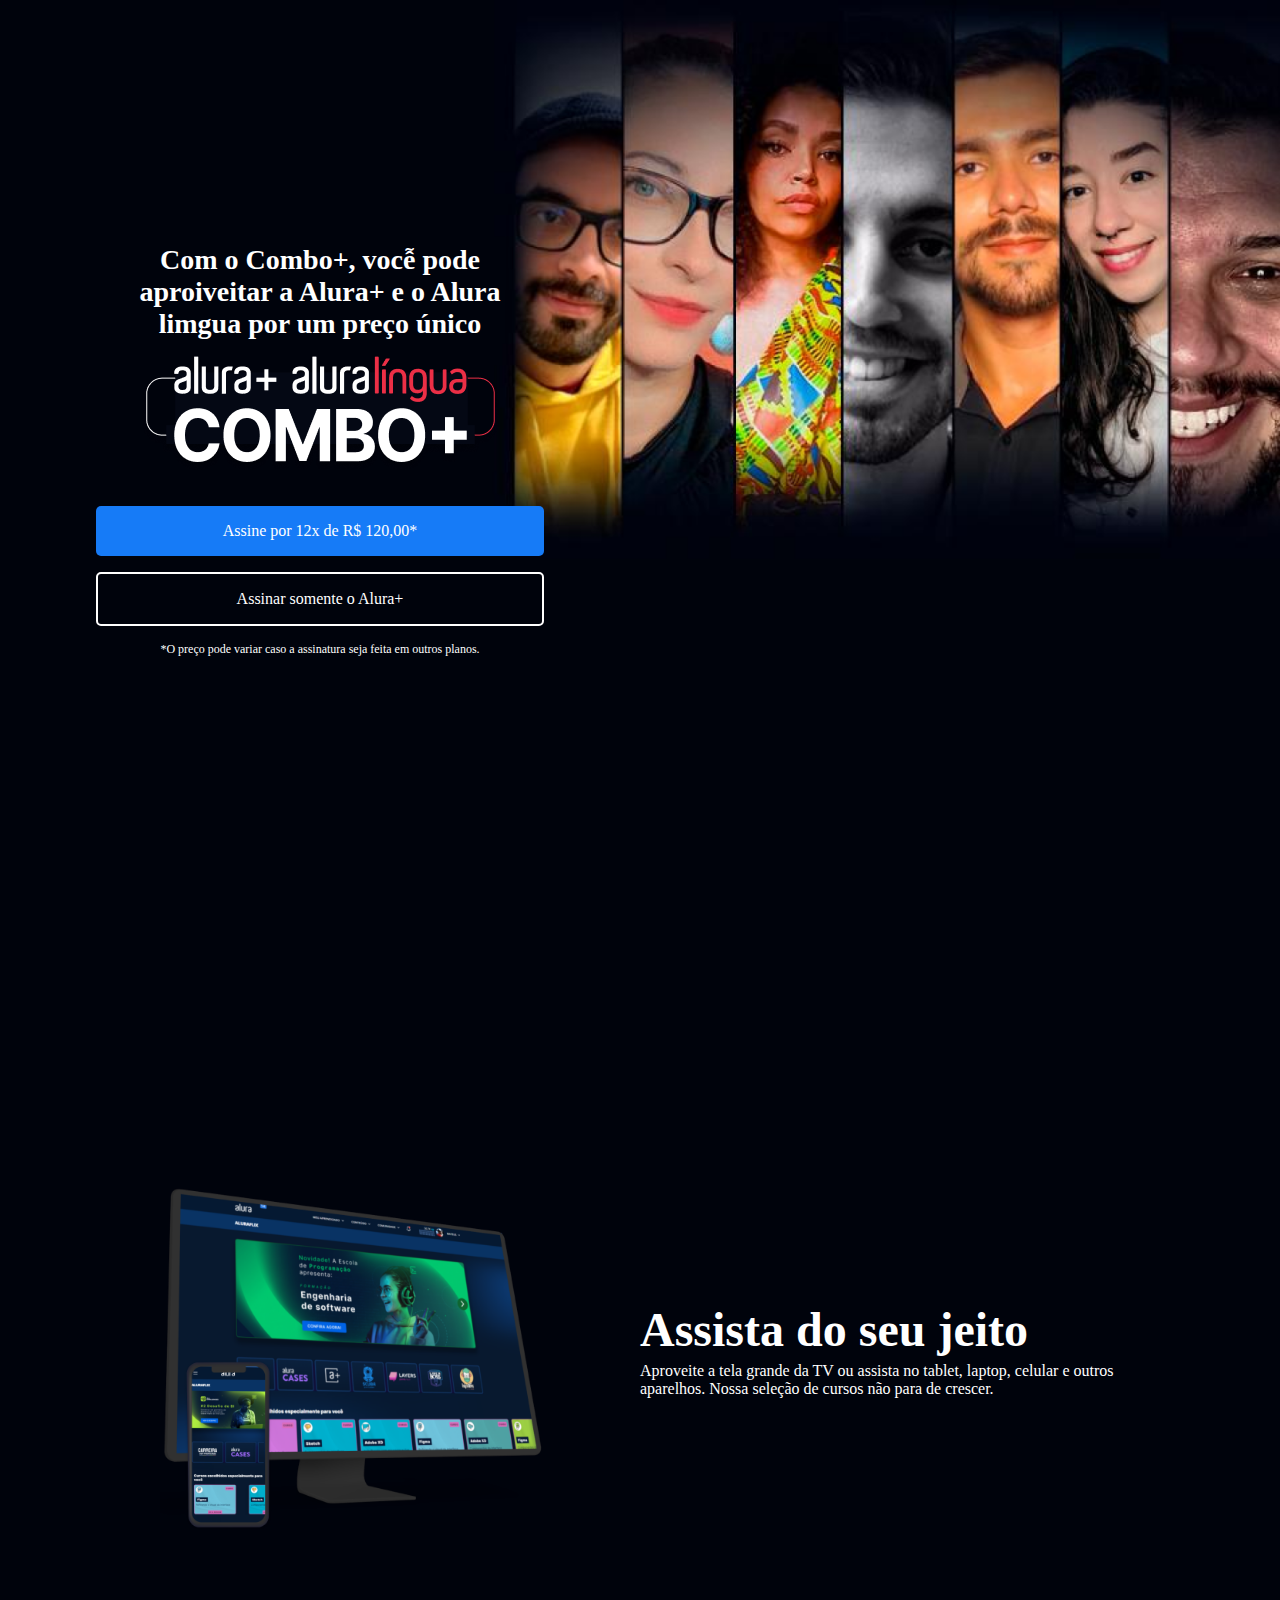
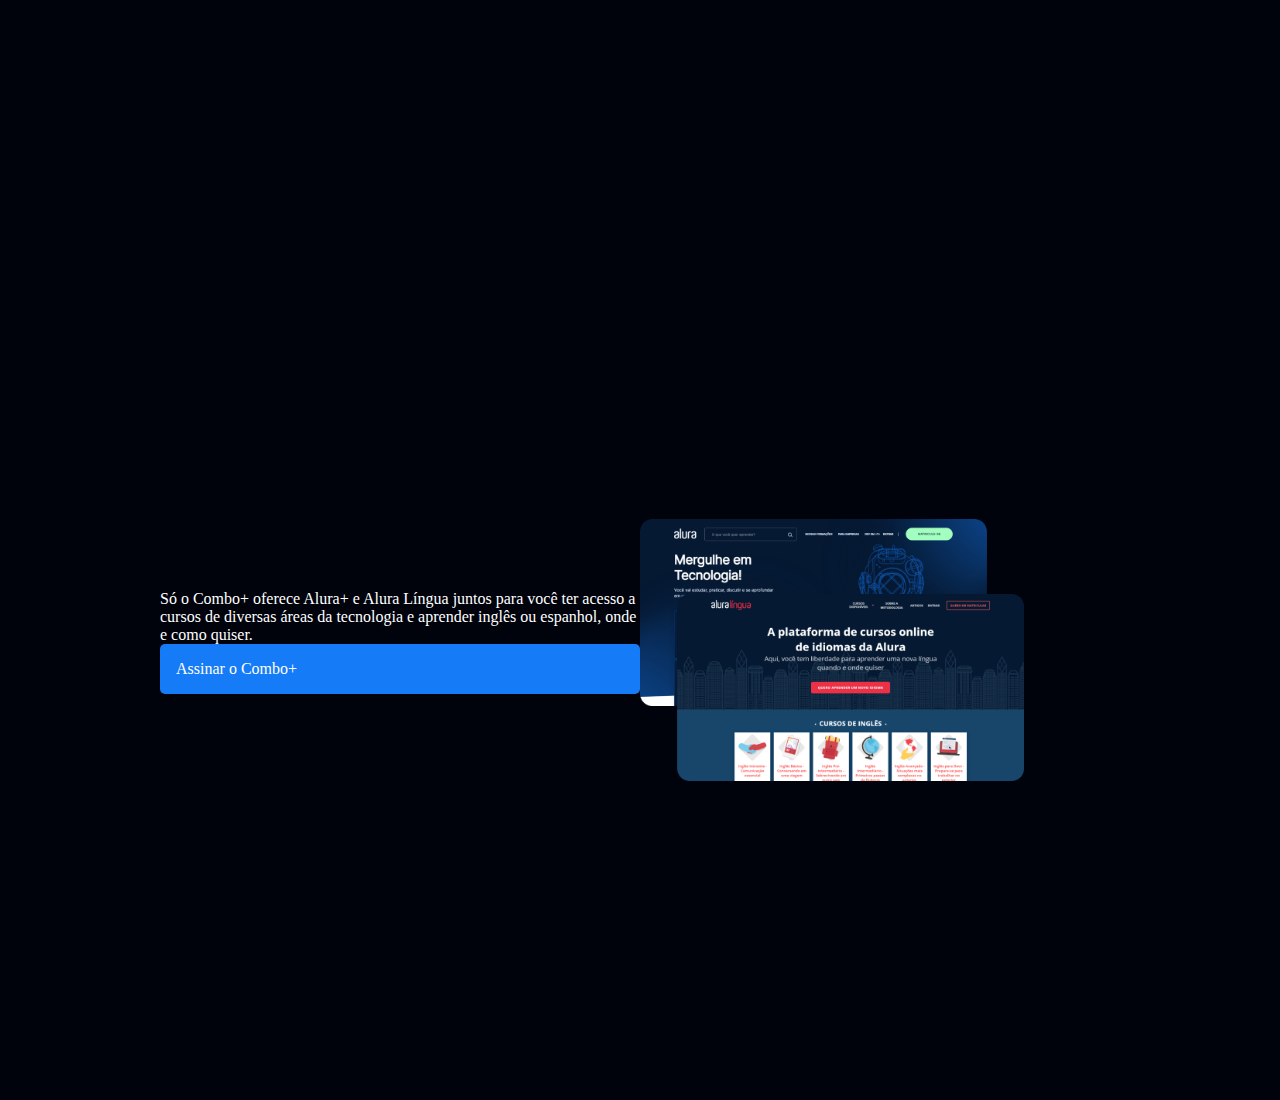
==== Alura-Plus-main/index.html @ 265f88dd "Add files via upload" ====
<!DOCTYPE html>
<html lang="pt-br">
<head>
    <meta charset="UTF-8">
    <meta name="viewport" content="width=device-width, initial-scale=1.0">
    <title>Alura Plus</title>
    <link rel="stylesheet" href="style.css">
</head>
<body>
    <section class="container principal">
        <div class="container__caixa">
   <h1 class="container__titulo">Com o Combo+, vocễ pode aproiveitar a Alura+ e o Alura limgua por um preço único</h1> 
   <img src="img\Combo.png" alt="O combo+ é a junção do alura+ e o alura lingua" class="container__imagem">
   <a href="www.alura.com.br" class="container__botao">Assine por 12x de R$ 120,00*</a>
   <a href="www.alura.com.br" class="container__botao botao_secundario">Assinar somente o Alura+</a>
    <p class="container__aviso"> *O preço pode variar caso a assinatura seja feita em outros planos.</p>
   <div>
    </section>

    <section class="container secundario">
        <img src="img/Plataformas.png" alt="um monitor e um celular com o alura plus aberto" class="secundario__imagem">
        <div class="container__descricao">
            <h2 class="descricao__titulo">Assista do seu jeito</h2>
            <p class="descricao__texto">Aproveite a tela grande da TV ou assista no tablet, laptop, celular e outros
                 aparelhos. Nossa seleção de cursos não para de crescer.</p>
        </div>
    </section>

    <section class="container secundario">
     <div class="container__descricao">
        <p class="descricao__texto">Só o Combo+ oferece Alura+ e Alura Língua juntos para você ter acesso a cursos
             de diversas áreas da tecnologia e aprender inglês ou espanhol, onde e como quiser.</p>
        <a href="www.alura.com.br" class="container__botao secundario__botao">Assinar o Combo+</a> 
     </div>
     <img src="img\Telas.png" alt="Tela da alura plus e do alura lingua" class="secundario__imagem">
    </section>

    <section class="dispositivos"
    
</body>
</html>
---- Alura-Plus-main/style.css ----
:root{
    
    --branco-principal:#ffffff;
    --cor_de_fundo:#00030C;
    --azul:#167bf7;
    --cinza:#c0c0c0;
    --fonte-principal: 'roboto';

}
body{
    background-color: var(--cor_de_fundo);
    color: var(--branco-principal);
    font-family: var(--fonte-principal);
    font-size: 16px;
    font-weight: 400;
    
 
}

*{margin:0;
padding: 0;
}

.principal{
    background-image: url("img/Background.png");
    background-repeat: no-repeat;
    background-size: contain;
    align-items: center;
    text-align: center;
}

.container{
    height: 100vh;
    display: grid;
    grid-template-columns: 50% 50%;
}

.container__botao{
    background-color: var(--azul);
    border-radius: 5px;
    padding: 1em ;
    color: var(--branco-principal);
    display: block;
    text-decoration: none;
    margin-bottom: 1em ;
}

.botao_secundario{
    background-color: transparent;
    border: 2px solid var(--branco-principal);
}

.container__aviso{
    font-size: 12px;
    color: var(--cinza-secundario);
    
}

.container__titulo{
    font-size: 28px;
    font-weight: 700;
}
.container__imagem{
    margin: 1em 0 2em 0;
}

.container__caixa{
    margin: 0 6em;
}
.secundario__imagem{
    width: 80%;
}

.secundario {
    align-items: center;
    margin: 0 10em;
}

.descricao__titulo {
    font-weight: 700;
    font-size: 48px;
    color: var(--branco-principal);
    margin-bottom: 0.1em;
}

.descricao__texto {
    color: var(--cinza-secundario);
}
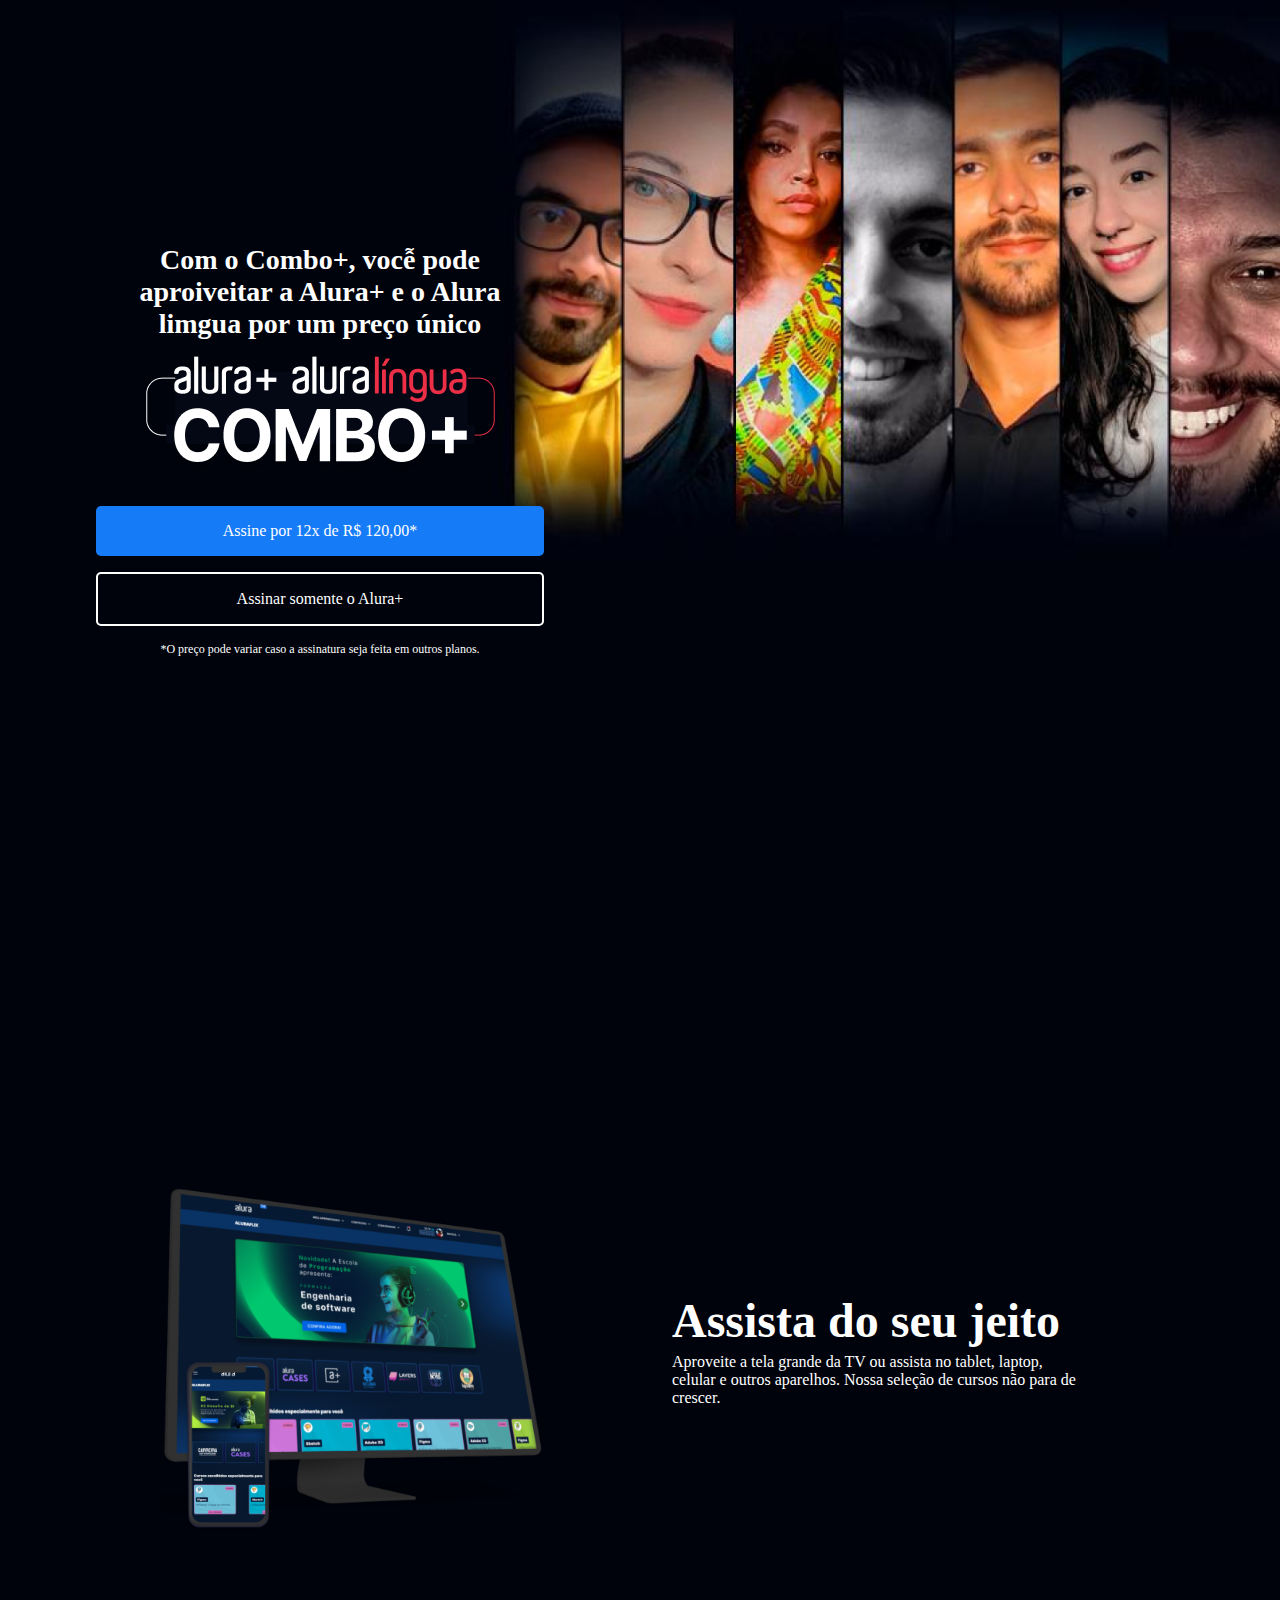
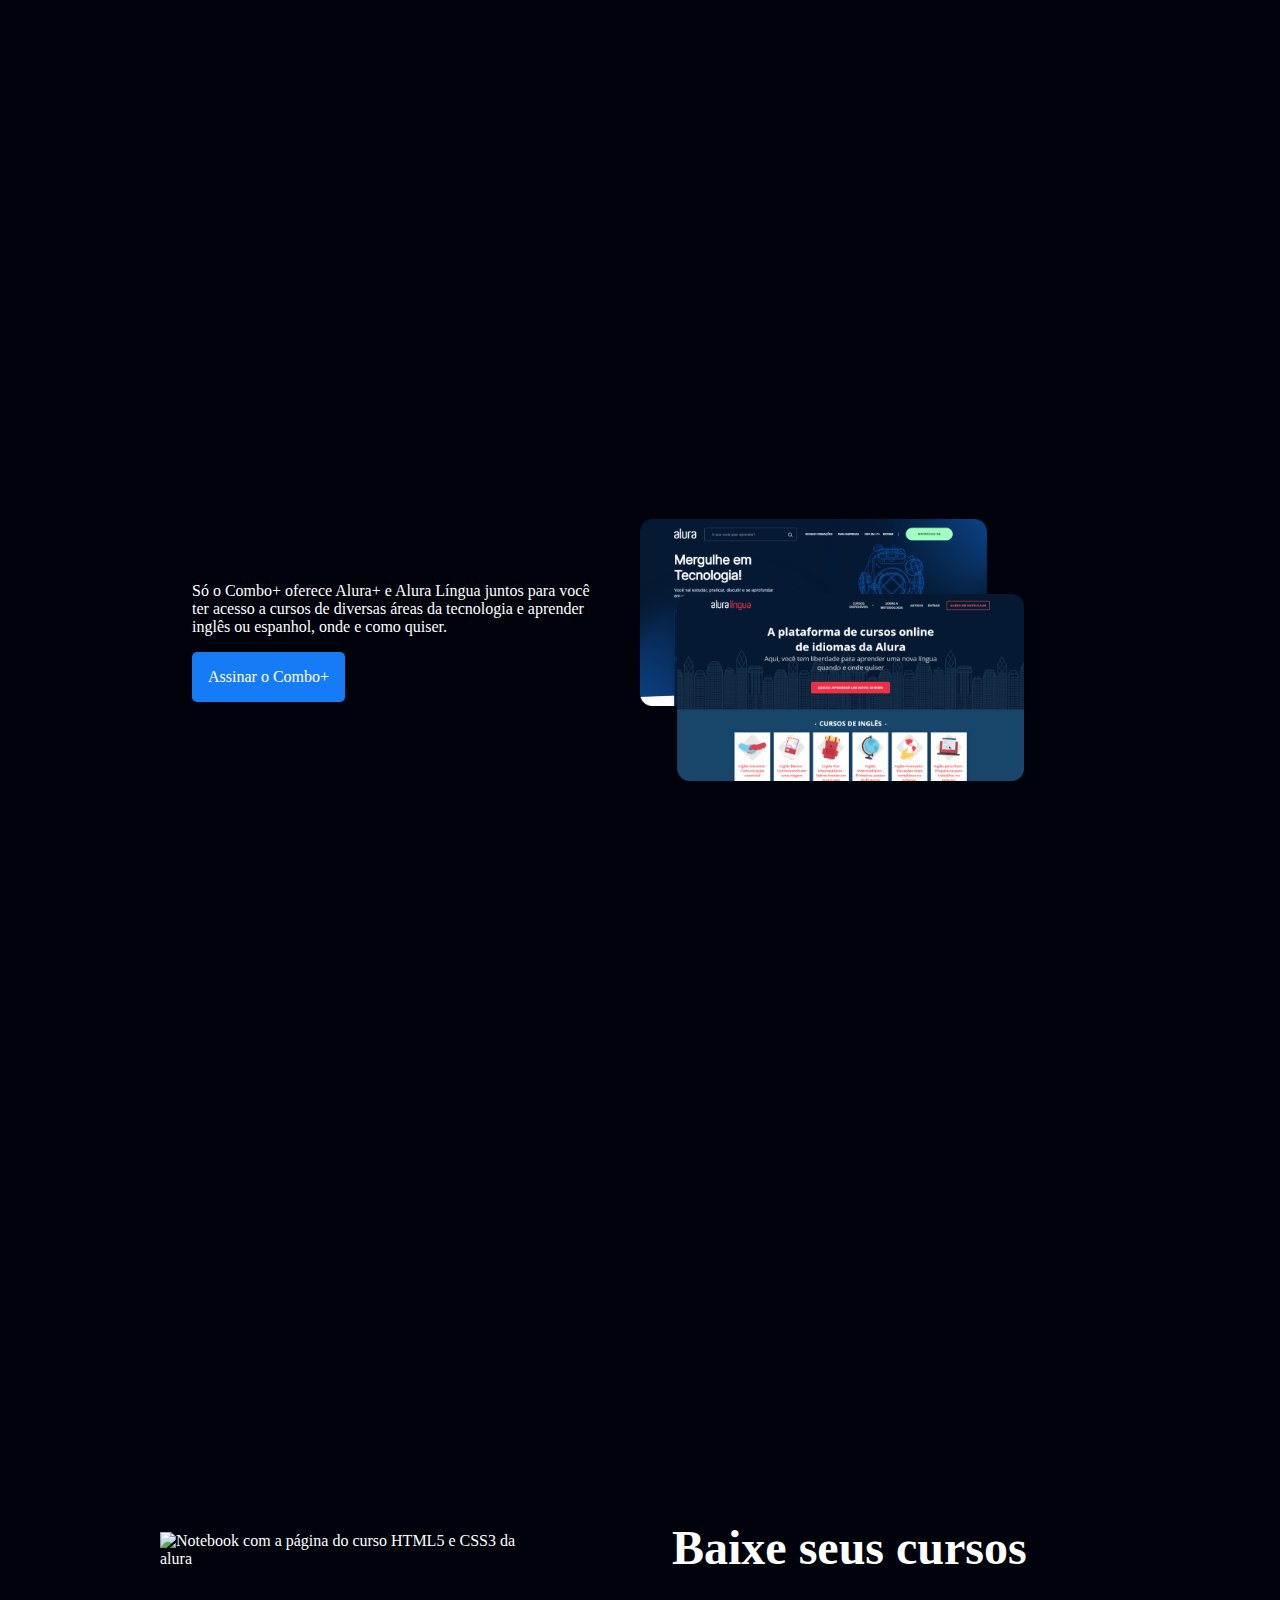
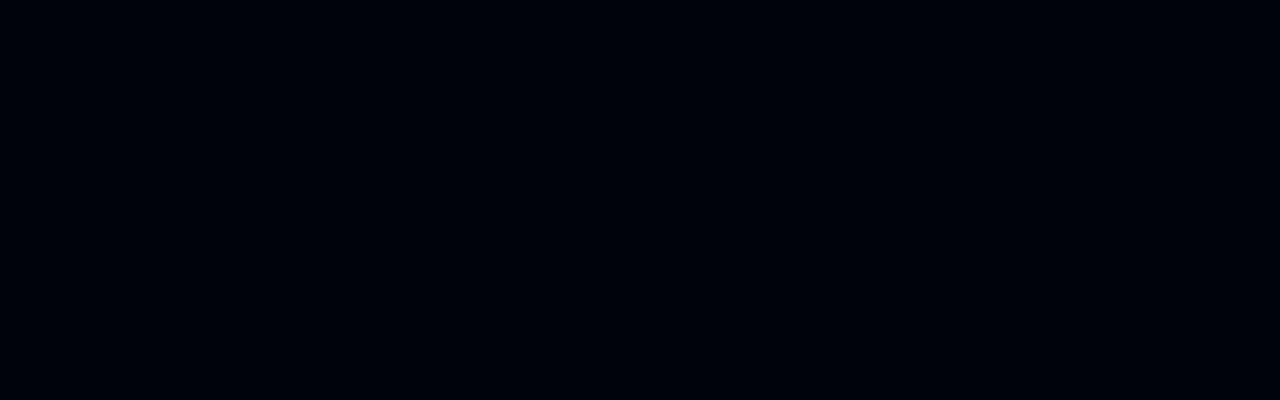
==== commit 630c776a: "Add files via upload" ====
--- a/Alura-Plus-main/index.html
+++ b/Alura-Plus-main/index.html
@@ -35,7 +35,12 @@
      <img src="img\Telas.png" alt="Tela da alura plus e do alura lingua" class="secundario__imagem">
     </section>
 
-    <section class="dispositivos"
+    <section class="container secundario">
+        <img src="img\Notebook.png" alt="Notebook com a página do curso HTML5 e CSS3 da alura"
+        class="secundario__imagem">
+        <div class="container__descricao">
+            <h2 class="descricao__titulo">Baixe seus cursos</h2>
+            
     
 </body>
 </html>--- a/Alura-Plus-main/style.css
+++ b/Alura-Plus-main/style.css
@@ -85,4 +85,13 @@
 
 .descricao__texto {
     color: var(--cinza-secundario);
+}
+
+.secundario__botao {
+    display: inline-block;
+    margin-top: 1em;
+}
+
+.container__descricao {
+    padding: 2em;
 }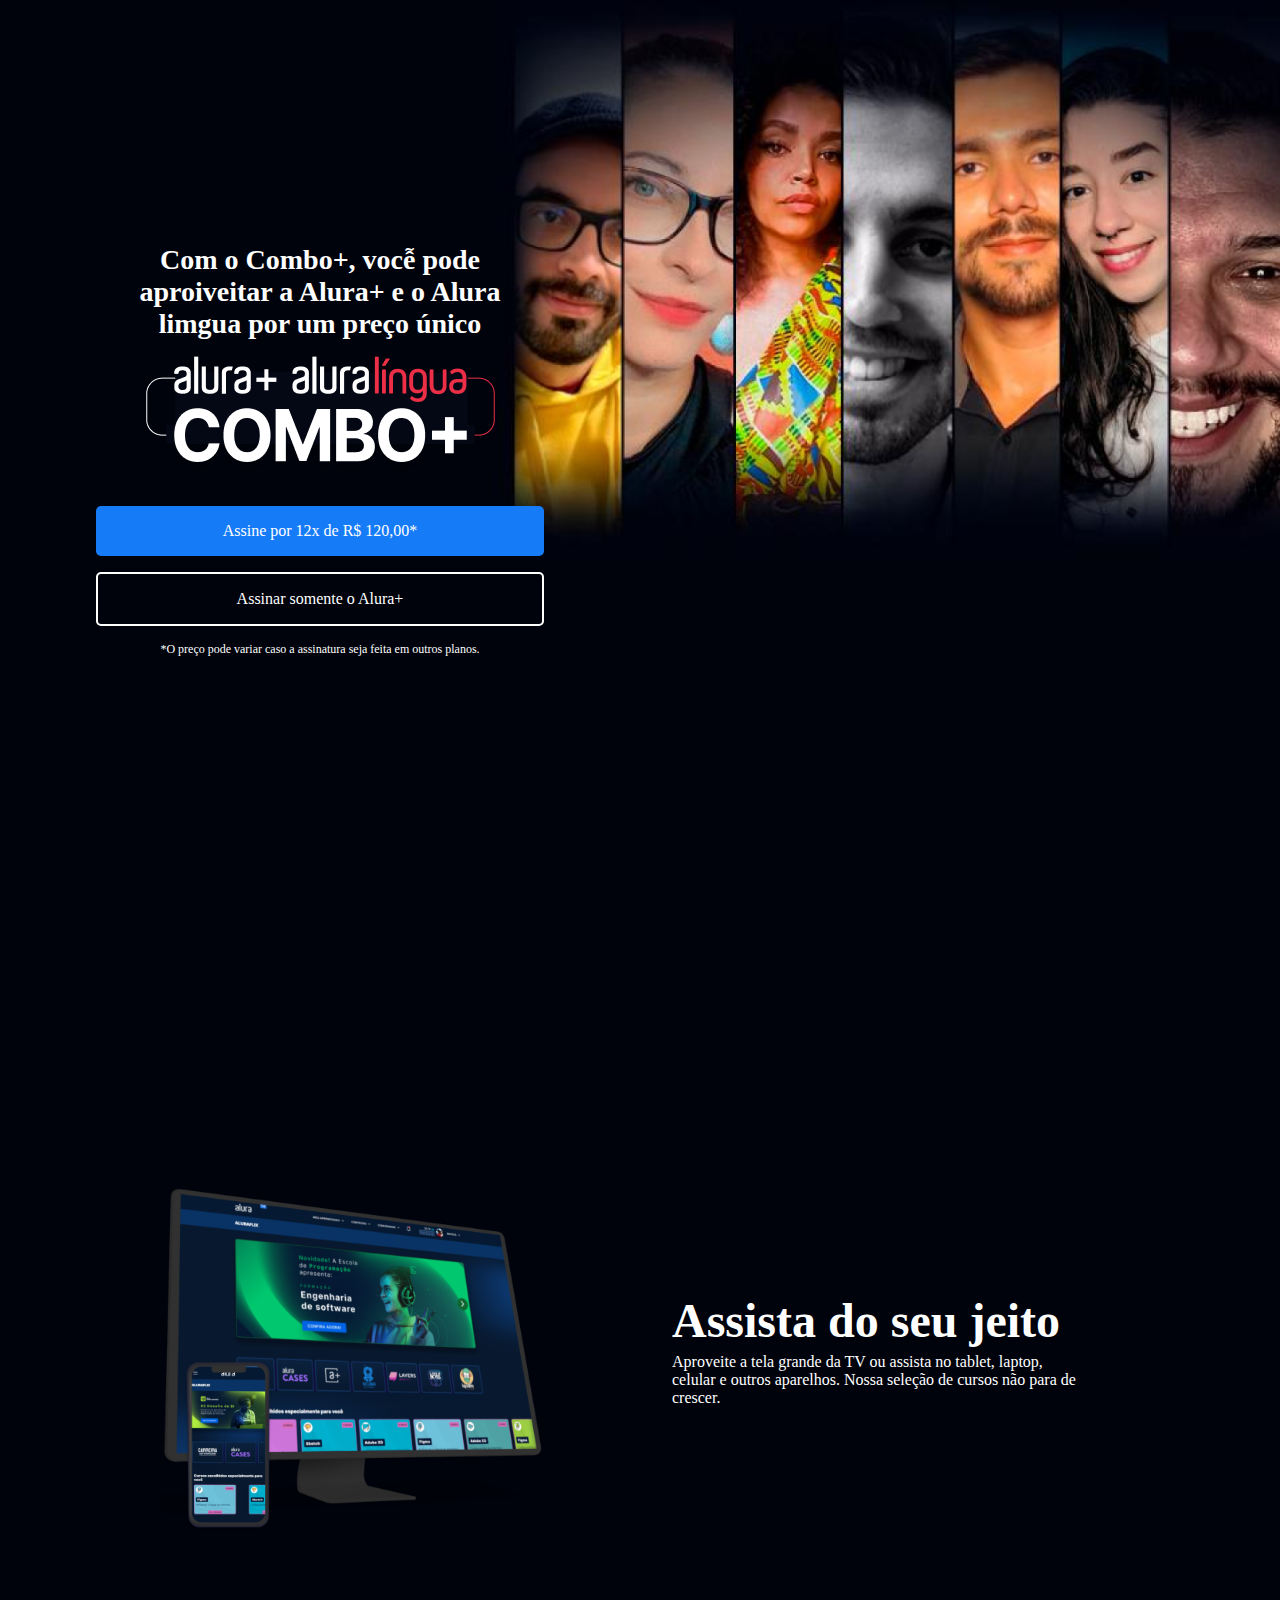
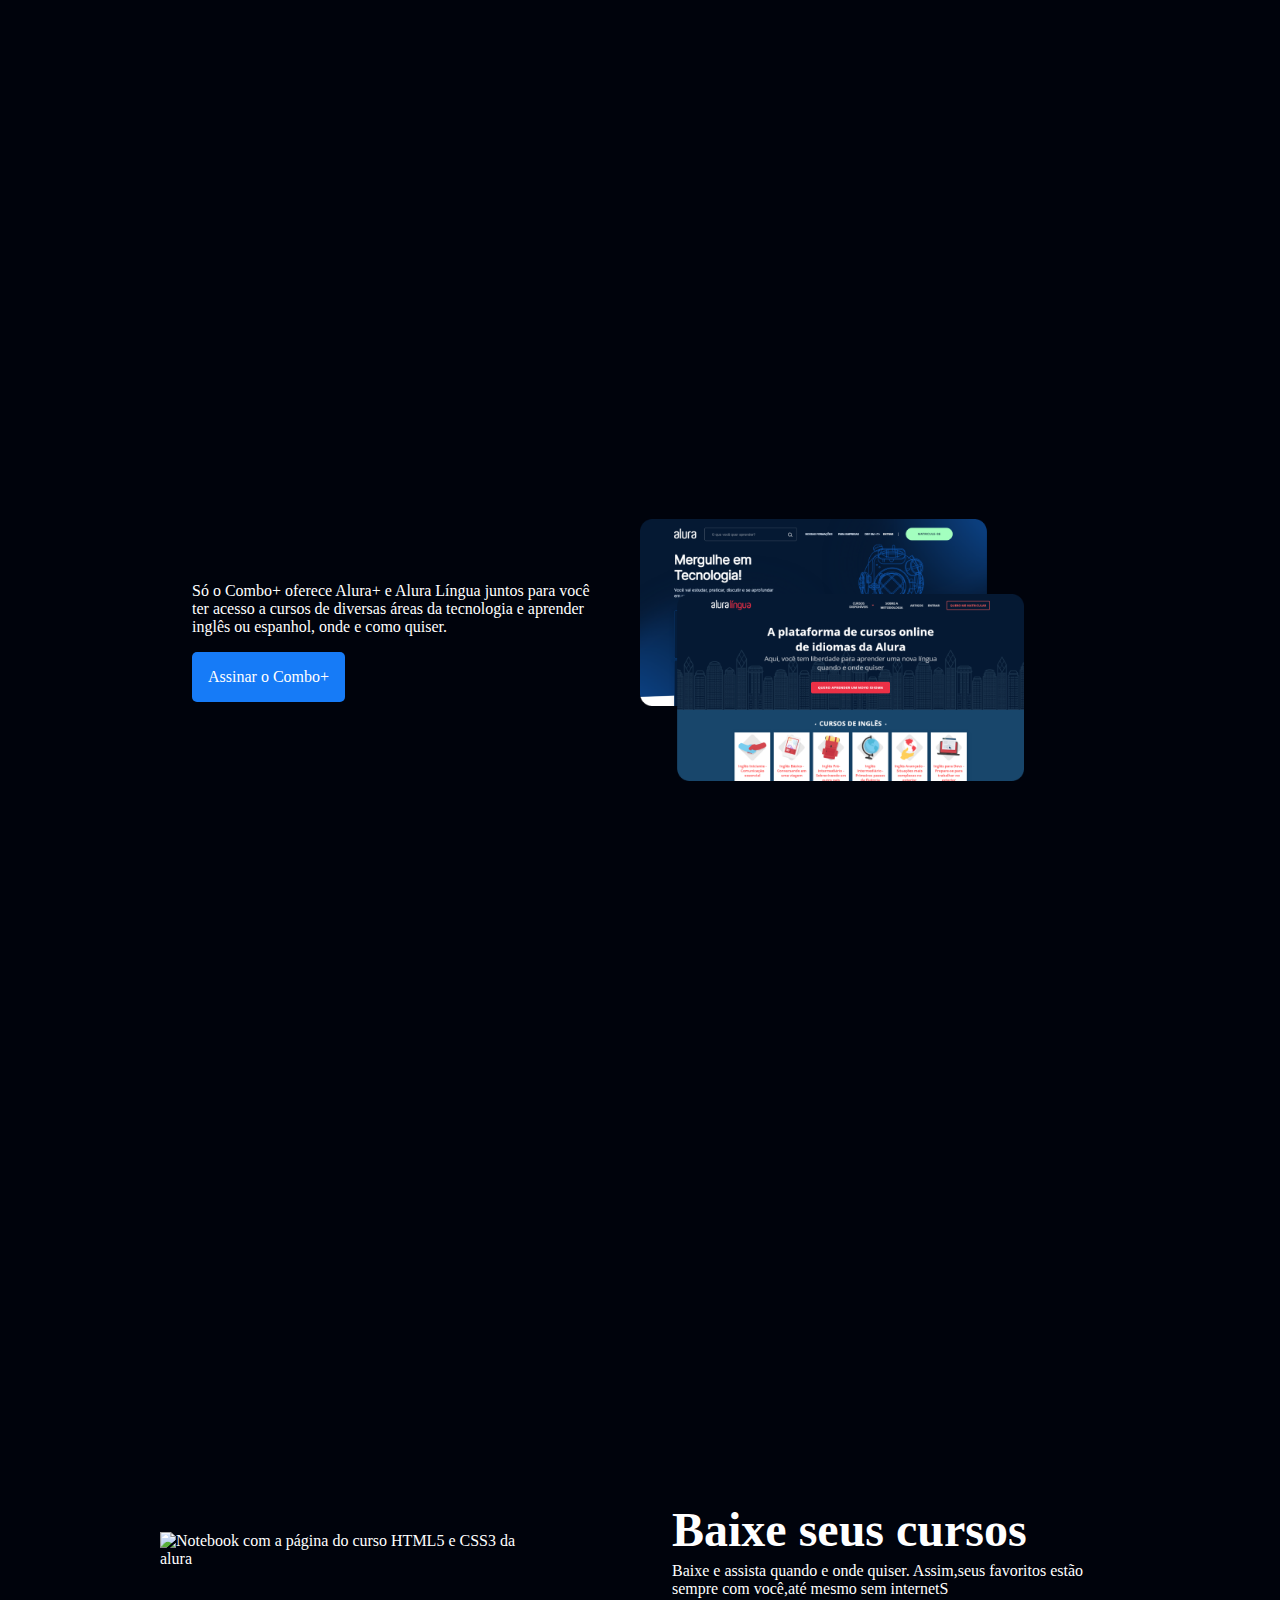
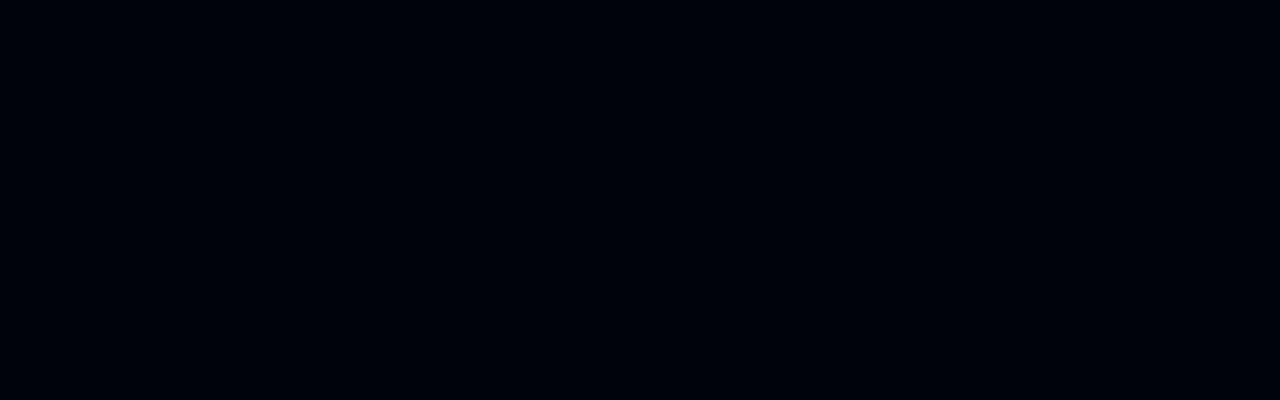
==== commit 99dc1920: "Add files via upload" ====
--- a/Alura-Plus-main/index.html
+++ b/Alura-Plus-main/index.html
@@ -40,7 +40,8 @@
         class="secundario__imagem">
         <div class="container__descricao">
             <h2 class="descricao__titulo">Baixe seus cursos</h2>
-            
+            <p class="descricao__texto">Baixe e assista quando e onde quiser. Assim,seus favoritos estão sempre com 
+                você,até mesmo sem internetS</p>
     
 </body>
 </html>